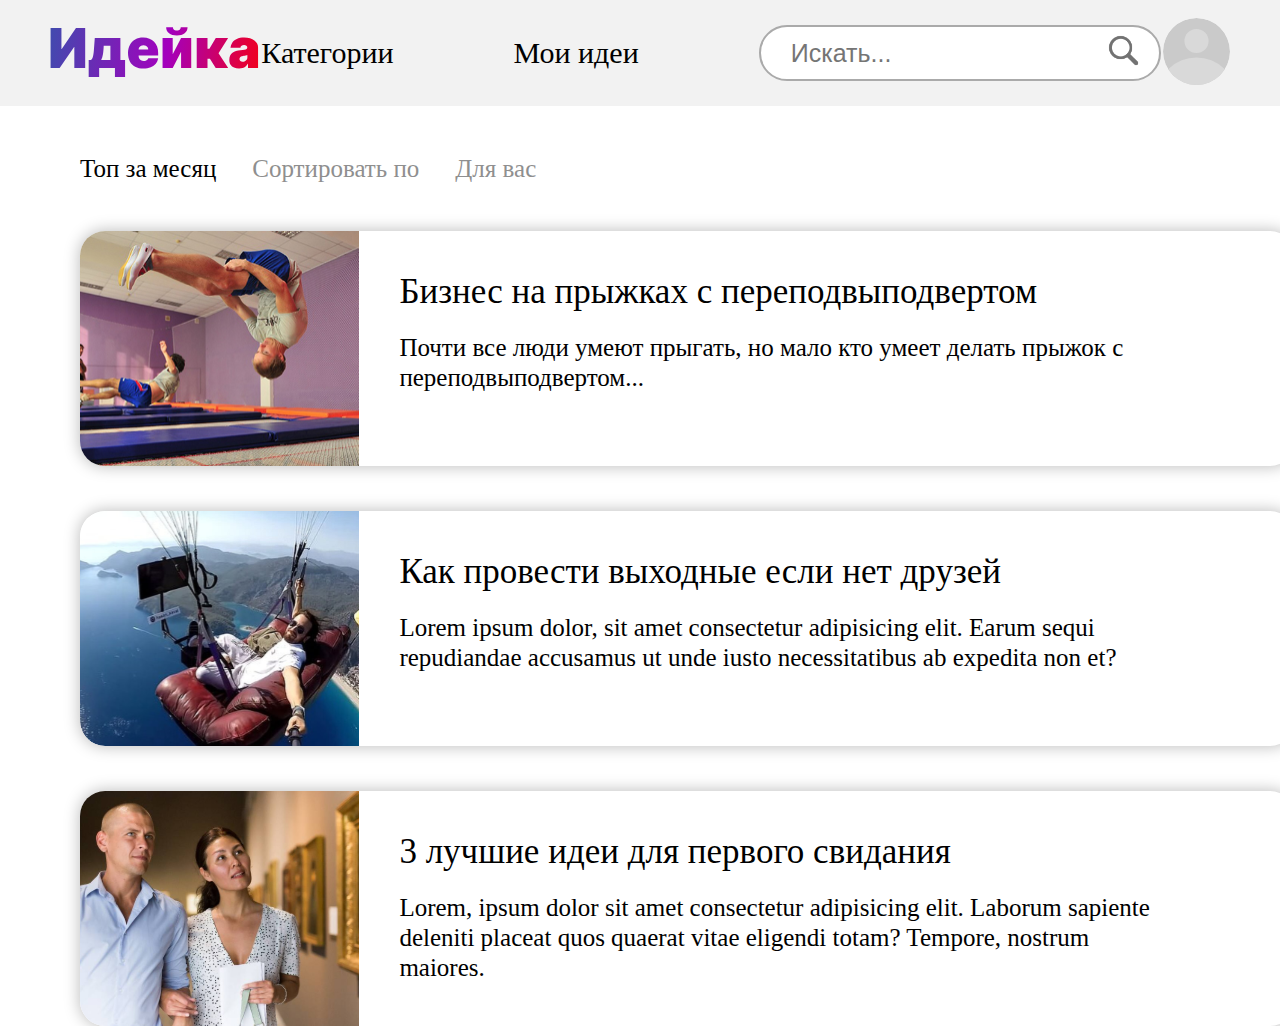
==== index.html @ 87d762a0 "Первый коммит" ====
<!DOCTYPE html>
<html lang="en">

<head>
  <meta charset="UTF-8">
  <meta name="viewport" content="width=device-width, initial-scale=1.0">
  <link rel="stylesheet" href="style.css" />
  <title>Document</title>
</head>

<body>
  <div class="wrapper">
    <div class="header_a">
      <div class="container">
        <div class="header">
          <a href="./index.html"><img class="header__logo" src="./imgs/idea.svg" /></a>
          <ul class="header__list">
            <li class="header__item"><a href="#" class="header__link">Категории</a></li>
            <li class="header__item"><a href="./profile.html" class="header__link">Мои идеи</a></li>
            <li class="header__item">
              <input class="header__input" type="text" placeholder="Искать...">
              <img class="header__input_img" src="./imgs/lupa.png" alt="">
            </li>
          </ul>
          <a href="./profile.html"><img class="header__person" src="./imgs/person.svg" /></a>
        </div>
      </div>
    </div>
    <div class="main_a">
      <div class="container">
        <div class="main">
          <div class="main__left">
            <ul class="main__list">
              <li class="main__item"><a href="#" class="main__link active">Топ за месяц</a></li>
              <li class="main__item"><a href="#" class="main__link">Сортировать по</a></li>
              <li class="main__item"><a href="#" class="main__link">Для вас</a></li>
            </ul>
            <div class="main__news">
              <div class="news__item">
                <img src="./imgs/img_1.svg" alt="" class="news__img">
                <div class="news__block">
                  <div class="news__title">Бизнес на прыжках с переподвыподвертом</div>
                  <div class="news__text">Почти все люди умеют прыгать, но мало кто умеет делать прыжок с
                    переподвыподвертом...</div>
                </div>
              </div>
              <div class="news__item">
                <img src="./imgs/img_2.svg" alt="" class="news__img">
                <div class="news__block">
                  <div class="news__title">Как провести выходные если нет друзей</div>
                  <div class="news__text">Lorem ipsum dolor, sit amet consectetur adipisicing elit.
                    Earum sequi repudiandae accusamus ut unde iusto necessitatibus ab expedita non et?</div>
                </div>
              </div>
              <div class="news__item">
                <img src="./imgs/img_3.svg" alt="" class="news__img">
                <div class="news__block">
                  <div class="news__title">3 лучшие идеи для первого свидания</div>
                  <div class="news__text">Lorem, ipsum dolor sit amet consectetur adipisicing elit.
                    Laborum sapiente deleniti placeat quos quaerat vitae eligendi totam? Tempore, nostrum maiores.</div>
                </div>
              </div>
            </div>
          </div>
          <div class="main__right">
            <a href="./idea.html" class="idea__link"><img class="main__btn" src="./imgs/btn.svg" /></a>
            <div class="advert">
              <p>реклама</p>
              <p>реклама</p>
              <p>реклама</p>
              <p>реклама</p>
              <p>реклама</p>
            </div>
          </div>
        </div>
      </div>
    </div>
  </div>
</body>

</html>
---- style.css ----
@import url('siro.css');

a {
  text-decoration: none;
  color: inherit;
}

.wrapper {}

.container {
  max-width: 1820px;
  padding: 0 50px 0 50px;
  margin: 0 auto;

}

.header_a {
  background: rgba(217, 217, 217, 0.33);
}

.header {
  height: 106px;
  display: flex;
  justify-content: space-between;
  align-items: center;
}

.header__person {
  width: 67px;
  height: 67px;
}

.header__list {
  display: flex;
  gap: 120px;
  align-items: center;
  font-size: 30px;
  font-weight: 500;
}

.header__item {
  position: relative;
}

.header__input {
  width: 366px;
  height: 50px;
  border-radius: 28px;
  border: 2px solid #AAA;
  background: #FFF;

  color: #B2B1B1;
  font-size: 25px;
  font-weight: 500;
  padding-left: 30px;
}

.header__input_img {
  position: absolute;
  top: 8px;
  right: 20px;
  width: 35px;
  height: 35px;
}

/* Main  */

.main {
  display: grid;
  grid-template-columns: 8fr 2fr;
  grid-template-rows: 1fr;
}

.main__list {
  display: flex;
  gap: 36px;
  padding: 50px 0 50px 0;
}

.main__link {
  color: #8F8F8F;
  font-size: 25px;
  font-weight: 500;
}



.news__block_foto {
  height: 100%;
  width: 280px;
  /* border: 1px solid red; */
  position: relative;
  overflow: hidden;
}

.news__img_2 {
  /* width: 280px; */
  object-fit: cover;
  position: absolute;

  width: 100%;
  height: 100%;
}

.news__img_3 {
  object-fit: cover;
  position: absolute;

  width: 100%;
  height: 100%;
}

.active {
  color: #000;
}

.main__news {
  display: flex;
  flex-direction: column;
  gap: 45px;
}

.news__item {
  width: 1215px;
  height: 235px;
  border-radius: 25px;
  background: #FFF;
  box-shadow: 0px 0px 15px 1px rgba(0, 0, 0, 0.25);
  overflow: hidden;
  display: flex;
}

.news__block {
  padding: 40px;
}

.news__title {
  font-size: 35px;
  font-weight: 500;
  line-height: 42px;
  letter-spacing: 0em;
  text-align: left;
  max-width: 758px;

}

.main__right {
  padding-top: 50px;
}

.news__text {
  font-size: 25px;
  font-weight: 500;
  line-height: 30px;
  letter-spacing: 0em;
  text-align: left;
  max-width: 758px;

  margin-top: 20px;
}

.advert {
  width: 435px;
  height: 585px;
  background: rgba(217, 217, 217, 1);
  margin-top: 58px;
}

.advert p {
  font-size: 80px;
  font-weight: 500;
  line-height: 97px;
  letter-spacing: 0em;
  text-align: left;
  text-align: center;
  margin-bottom: 23px;
}

/* Profile */
.main {
  padding: 0 30px 0 30px;
}

.profile {
  padding-top: 84px;
}

.profile__block {
  display: flex;
  flex-direction: column;
  align-items: center;
  /* border: 1px solid blue; */
  width: max-content;
}

.profile__left {
  /* border: 1px solid red; */
}

.main__left {
  display: flex;
  flex-direction: column;
}


.left__name {
  font-size: 50px;
  font-weight: 400;
  line-height: 61px;
  letter-spacing: 0em;
  text-align: left;
  margin-top: 15px;
}

.idea_btn {
  width: 325px;
  height: 71px;
  padding: 18px, 91px, 17px, 91px;
  box-shadow: 0px 0px 11.300000190734863px 1px rgba(0, 0, 0, 0.25);

  border: none;
  background: #fff;
  border-radius: 15px;

  font-size: 25px;
  font-weight: 400;
  cursor: pointer;
  transition: all 500ms ease-in-out;
}

.idea_btn:hover {
  transform: scale(0.98);
}

.left__btn {
  margin-top: 90px;
  width: 325px;
  height: 71px;
  padding: 18px, 91px, 17px, 91px;
  border-radius: 15px;
  box-shadow: 0px 0px 11.300000190734863px 1px rgba(0, 0, 0, 0.25);
  border: 1px solid rgba(0, 0, 0, 0.05);

  margin-bottom: 50px;
  cursor: pointer;
}

.left__btn span {
  margin: 0 auto;
  margin-top: 15px;
  font-size: 30px;
  font-weight: 400;
  line-height: 36px;
  letter-spacing: 0em;
  text-align: left;

  background: linear-gradient(93.1deg, #404BAE 1.17%, #A300BD 51.8%, #FF0000 98.37%);
  -webkit-background-clip: text;
  -webkit-text-fill-color: transparent;
  display: table;
}

.left__text {
  font-size: 30px;
  font-weight: 400;
  line-height: 36px;
  letter-spacing: 0em;
  margin-bottom: 20px;
}

/* Idea */

.main__idea {
  padding: 50px 30px 0 30px;
  display: grid;
  grid-template-columns: 6fr 4fr;
  grid-template-rows: 1fr;

  font-size: 40px;
  font-weight: 500;
  line-height: 48px;
  letter-spacing: 0em;
  text-align: left;
}

.main__left_idea {}

.main__right_idea {
  display: flex;
  flex-direction: column;
  align-items: center;
  gap: 80px;
  padding-top: 140px;
}

.idea__title {
  font-size: 55px;
  font-weight: 500;
  line-height: 48px;
  letter-spacing: 0em;
  text-align: left;

  max-width: 950px;
  margin-top: 50px;
}

.idea__text {
  font-size: 25px;
  font-weight: 500;
  line-height: 48px;
  letter-spacing: 0em;
  text-align: left;

  max-width: 950px;
  margin-top: 50px;
}

.idea__btn-block {
  display: flex;
  justify-content: space-between;
  max-width: 800px;
  margin-top: 200px;
}

.idea__btn {
  width: 304px;
  height: 70px;
  box-shadow: 0px 0px 10px 2px rgba(0, 0, 0, 0.25);

  font-size: 40px;
  font-weight: 500;
  line-height: 48px;
  letter-spacing: 0em;
  text-align: center;
  border: none;
  background: #fff;

  padding-top: 30px;
}

.idea__btn span {}
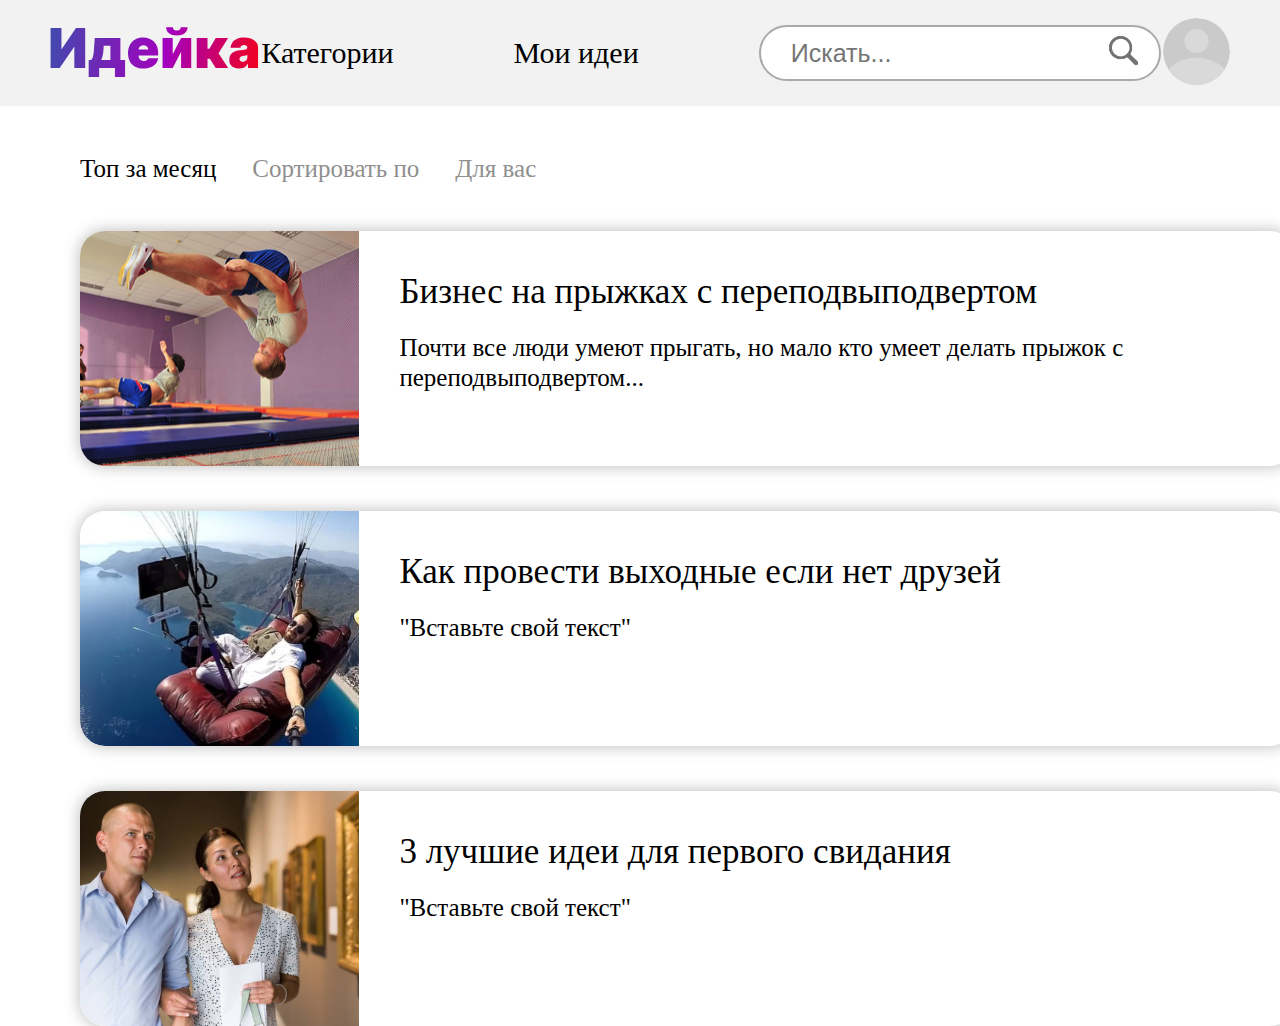
==== commit fc9632be: "Второй коммит" ====
--- a/index.html
+++ b/index.html
@@ -48,16 +48,14 @@
                 <img src="./imgs/img_2.svg" alt="" class="news__img">
                 <div class="news__block">
                   <div class="news__title">Как провести выходные если нет друзей</div>
-                  <div class="news__text">Lorem ipsum dolor, sit amet consectetur adipisicing elit.
-                    Earum sequi repudiandae accusamus ut unde iusto necessitatibus ab expedita non et?</div>
+                  <div class="news__text">"Вставьте свой текст"</div>
                 </div>
               </div>
               <div class="news__item">
                 <img src="./imgs/img_3.svg" alt="" class="news__img">
                 <div class="news__block">
                   <div class="news__title">3 лучшие идеи для первого свидания</div>
-                  <div class="news__text">Lorem, ipsum dolor sit amet consectetur adipisicing elit.
-                    Laborum sapiente deleniti placeat quos quaerat vitae eligendi totam? Tempore, nostrum maiores.</div>
+                  <div class="news__text">"Вставьте свой текст"</div>
                 </div>
               </div>
             </div>
--- a/style.css
+++ b/style.css
@@ -241,7 +241,7 @@
   box-shadow: 0px 0px 11.300000190734863px 1px rgba(0, 0, 0, 0.25);
   border: 1px solid rgba(0, 0, 0, 0.05);
 
-  margin-bottom: 50px;
+  margin-bottom: 30px;
   cursor: pointer;
 }
 
